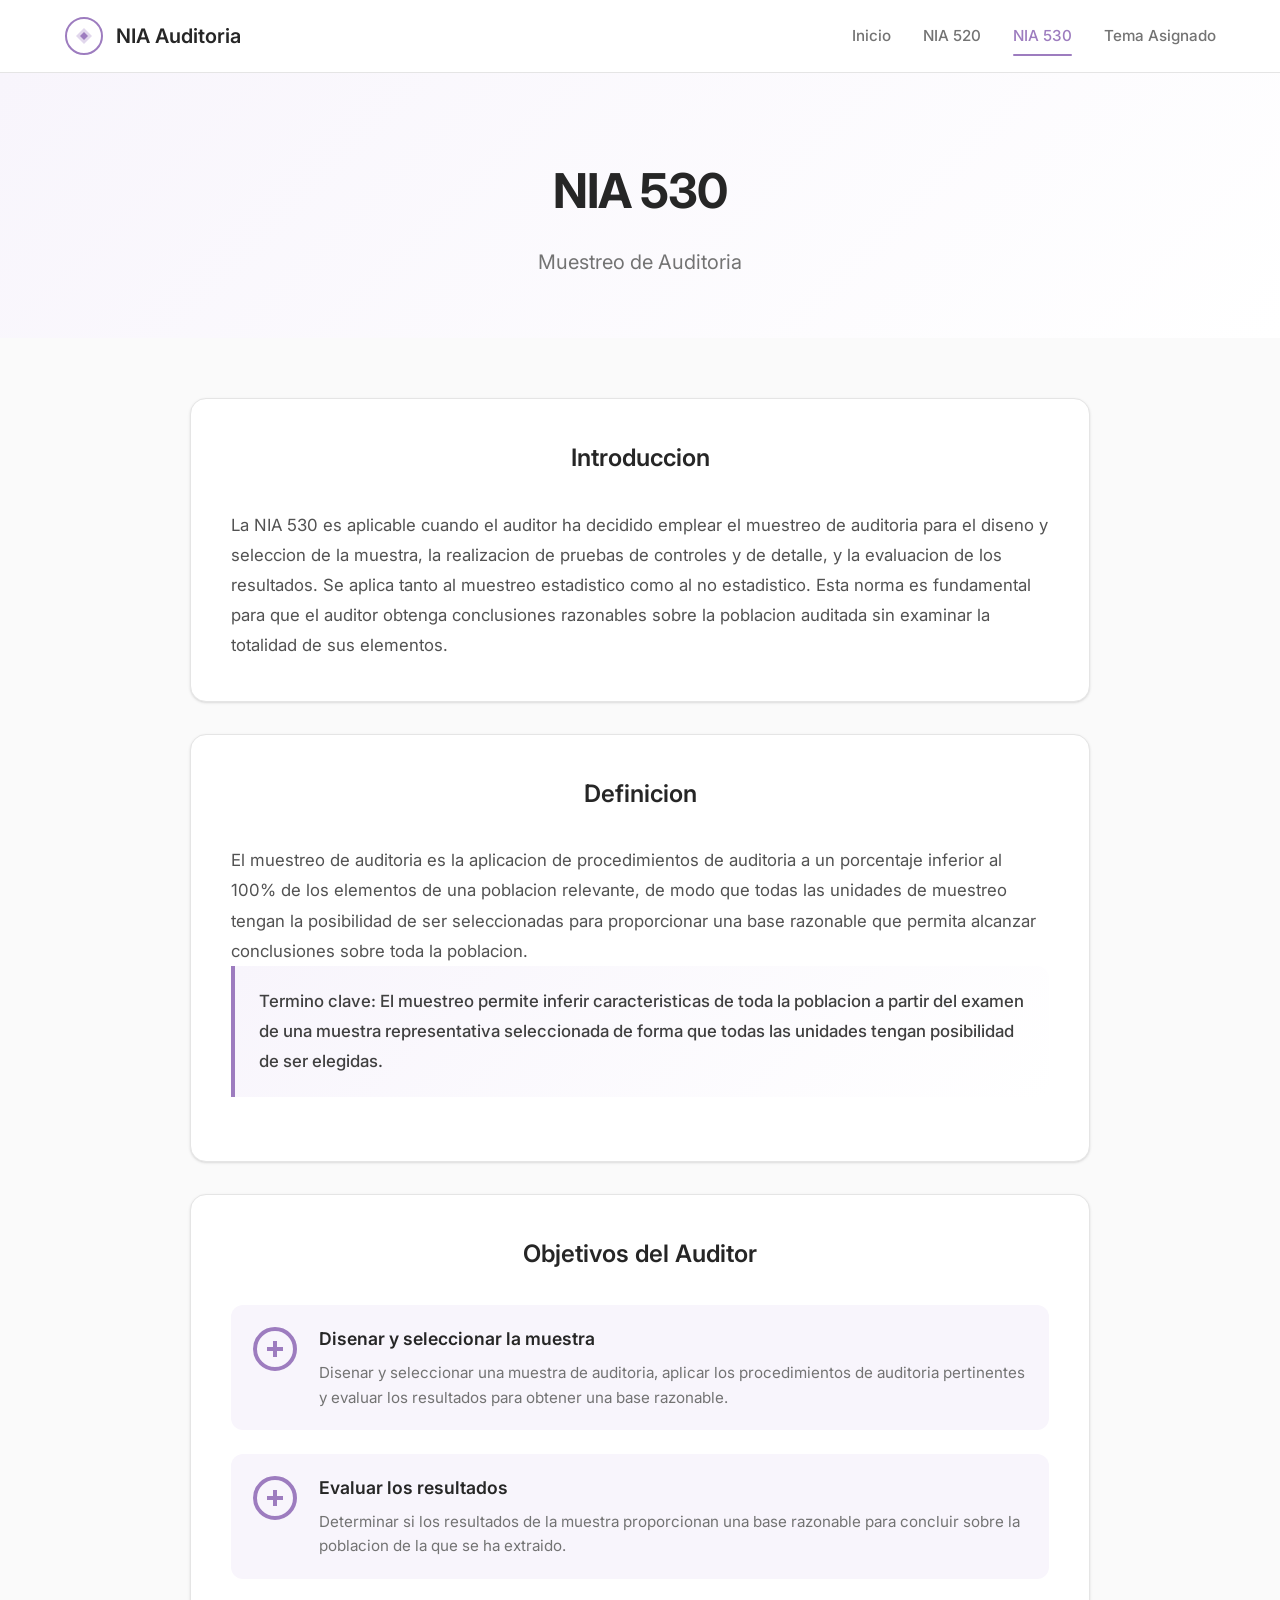
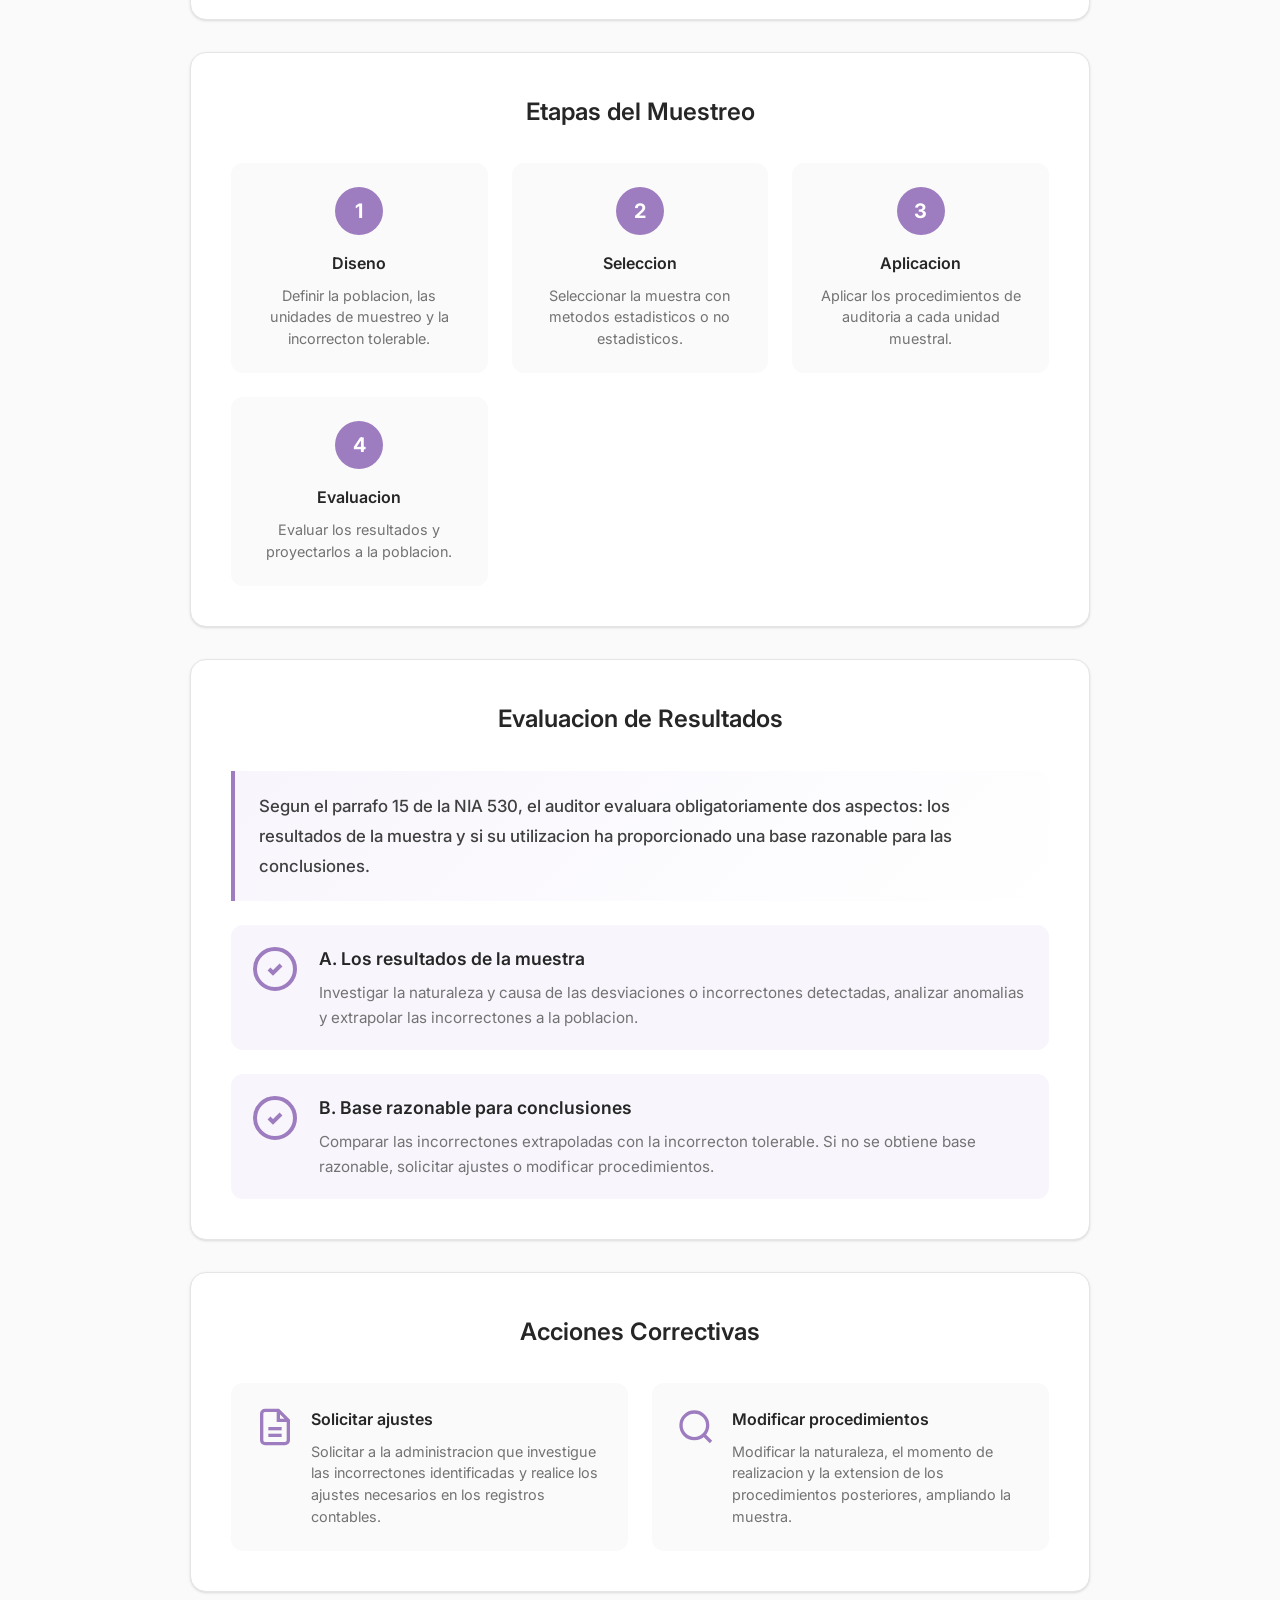
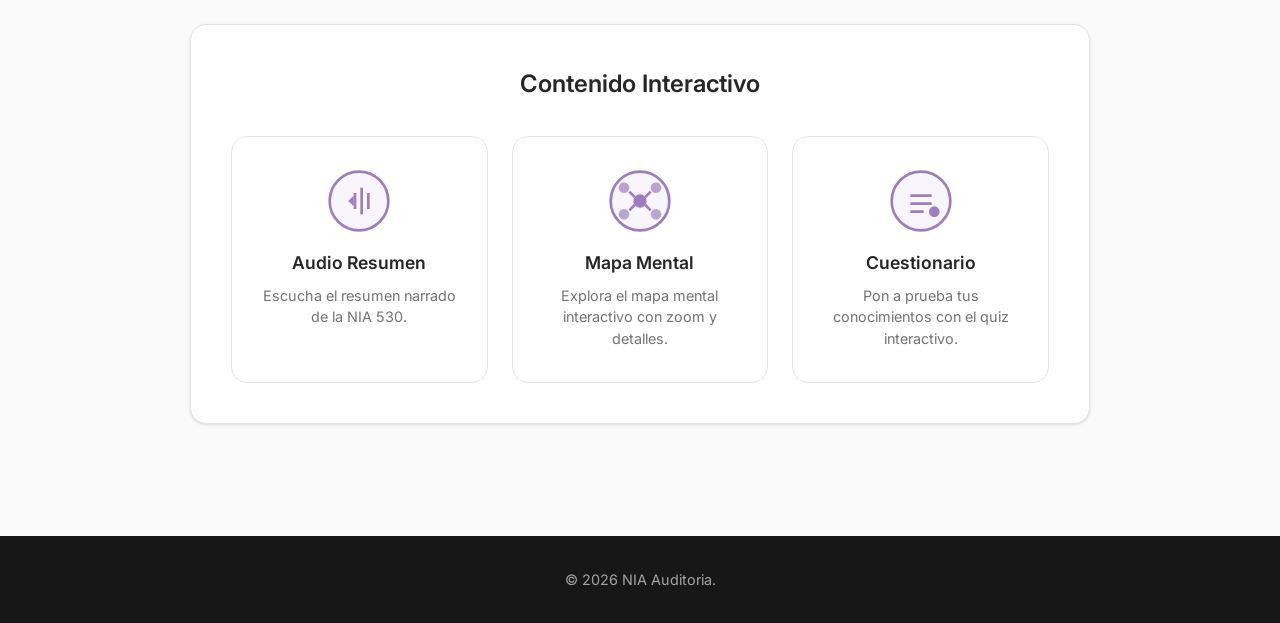
==== nia530.html @ 7f3aa3e2 "Add files via upload" ====
<!DOCTYPE html>
<html lang="es">
<head>
<meta charset="UTF-8">
<meta name="viewport" content="width=device-width, initial-scale=1.0">
<title>NIA 530 - Muestreo de Auditoria</title>
<link rel="stylesheet" href="style.css">
<link href="https://fonts.googleapis.com/css2?family=Inter:wght@300;400;500;600&display=swap" rel="stylesheet">
</head>
<body>
<header class="header">
<div class="container">
<div class="logo">
<svg viewBox="0 0 40 40" class="logo-icon">
<circle cx="20" cy="20" r="18" fill="none" stroke="#9d7cbf" stroke-width="2"/>
<path d="M12 20 L20 12 L28 20 L20 28 Z" fill="#9d7cbf" opacity="0.3"/>
<path d="M16 20 L20 16 L24 20 L20 24 Z" fill="#9d7cbf"/>
</svg>
<span>NIA Auditoria</span>
</div>
<nav class="nav">
<a href="index.html" class="nav-link">Inicio</a>
<a href="nia520.html" class="nav-link">NIA 520</a>
<a href="nia530.html" class="nav-link active">NIA 530</a>
<a href="tema.html" class="nav-link">Tema Asignado</a>
</nav>
</div>
</header>
<main class="main">
<section class="hero">
<div class="container">
<h1 class="hero-title">NIA 530</h1>
<p class="hero-subtitle">Muestreo de Auditoria</p>
</div>
</section>
<section class="content">
<div class="container">
<div class="nia-content">

<section class="section">
<h2 class="section-title">Introduccion</h2>
<p>La NIA 530 es aplicable cuando el auditor ha decidido emplear el muestreo de auditoria para el diseno y seleccion de la muestra, la realizacion de pruebas de controles y de detalle, y la evaluacion de los resultados. Se aplica tanto al muestreo estadistico como al no estadistico. Esta norma es fundamental para que el auditor obtenga conclusiones razonables sobre la poblacion auditada sin examinar la totalidad de sus elementos.</p>
</section>

<section class="section">
<h2 class="section-title">Definicion</h2>
<p>El muestreo de auditoria es la aplicacion de procedimientos de auditoria a un porcentaje inferior al 100% de los elementos de una poblacion relevante, de modo que todas las unidades de muestreo tengan la posibilidad de ser seleccionadas para proporcionar una base razonable que permita alcanzar conclusiones sobre toda la poblacion.</p>
<div class="highlight-box">
<p>Termino clave: El muestreo permite inferir caracteristicas de toda la poblacion a partir del examen de una muestra representativa seleccionada de forma que todas las unidades tengan posibilidad de ser elegidas.</p>
</div>
</section>

<section class="section">
<h2 class="section-title">Objetivos del Auditor</h2>
<div class="objectives">
<div class="objective">
<div class="objective-icon"><svg viewBox="0 0 24 24" fill="none" stroke="#9d7cbf" stroke-width="2"><circle cx="12" cy="12" r="10"/><path d="M12 8v8M8 12h8"/></svg></div>
<div class="objective-text">
<h3>Disenar y seleccionar la muestra</h3>
<p>Disenar y seleccionar una muestra de auditoria, aplicar los procedimientos de auditoria pertinentes y evaluar los resultados para obtener una base razonable.</p>
</div>
</div>
<div class="objective">
<div class="objective-icon"><svg viewBox="0 0 24 24" fill="none" stroke="#9d7cbf" stroke-width="2"><circle cx="12" cy="12" r="10"/><path d="M12 8v8M8 12h8"/></svg></div>
<div class="objective-text">
<h3>Evaluar los resultados</h3>
<p>Determinar si los resultados de la muestra proporcionan una base razonable para concluir sobre la poblacion de la que se ha extraido.</p>
</div>
</div>
</div>
</section>

<section class="section">
<h2 class="section-title">Etapas del Muestreo</h2>
<div class="process-flow">
<div class="process-step"><div class="step-number">1</div><div class="step-content"><h3>Diseno</h3><p>Definir la poblacion, las unidades de muestreo y la incorrecton tolerable.</p></div></div>
<div class="process-step"><div class="step-number">2</div><div class="step-content"><h3>Seleccion</h3><p>Seleccionar la muestra con metodos estadisticos o no estadisticos.</p></div></div>
<div class="process-step"><div class="step-number">3</div><div class="step-content"><h3>Aplicacion</h3><p>Aplicar los procedimientos de auditoria a cada unidad muestral.</p></div></div>
<div class="process-step"><div class="step-number">4</div><div class="step-content"><h3>Evaluacion</h3><p>Evaluar los resultados y proyectarlos a la poblacion.</p></div></div>
</div>
</section>

<section class="section">
<h2 class="section-title">Evaluacion de Resultados</h2>
<div class="highlight-box">
<p>Segun el parrafo 15 de la NIA 530, el auditor evaluara obligatoriamente dos aspectos: los resultados de la muestra y si su utilizacion ha proporcionado una base razonable para las conclusiones.</p>
</div>
<div class="objectives">
<div class="objective">
<div class="objective-icon"><svg viewBox="0 0 24 24" fill="none" stroke="#9d7cbf" stroke-width="2"><circle cx="12" cy="12" r="10"/><path d="M9 12l2 2 4-4"/></svg></div>
<div class="objective-text">
<h3>A. Los resultados de la muestra</h3>
<p>Investigar la naturaleza y causa de las desviaciones o incorrectones detectadas, analizar anomalias y extrapolar las incorrectones a la poblacion.</p>
</div>
</div>
<div class="objective">
<div class="objective-icon"><svg viewBox="0 0 24 24" fill="none" stroke="#9d7cbf" stroke-width="2"><circle cx="12" cy="12" r="10"/><path d="M9 12l2 2 4-4"/></svg></div>
<div class="objective-text">
<h3>B. Base razonable para conclusiones</h3>
<p>Comparar las incorrectones extrapoladas con la incorrecton tolerable. Si no se obtiene base razonable, solicitar ajustes o modificar procedimientos.</p>
</div>
</div>
</div>
</section>

<section class="section">
<h2 class="section-title">Acciones Correctivas</h2>
<div class="actions">
<div class="action-item">
<div class="action-icon"><svg viewBox="0 0 24 24" fill="none" stroke="#9d7cbf" stroke-width="2"><path d="M14 2H6a2 2 0 0 0-2 2v16a2 2 0 0 0 2 2h12a2 2 0 0 0 2-2V8z"/><polyline points="14 2 14 8 20 8"/><line x1="16" y1="13" x2="8" y2="13"/><line x1="16" y1="17" x2="8" y2="17"/></svg></div>
<div class="action-text"><h3>Solicitar ajustes</h3><p>Solicitar a la administracion que investigue las incorrectones identificadas y realice los ajustes necesarios en los registros contables.</p></div>
</div>
<div class="action-item">
<div class="action-icon"><svg viewBox="0 0 24 24" fill="none" stroke="#9d7cbf" stroke-width="2"><circle cx="11" cy="11" r="8"/><line x1="21" y1="21" x2="16.65" y2="16.65"/></svg></div>
<div class="action-text"><h3>Modificar procedimientos</h3><p>Modificar la naturaleza, el momento de realizacion y la extension de los procedimientos posteriores, ampliando la muestra.</p></div>
</div>
</div>
</section>

<section class="section">
<h2 class="section-title">Contenido Interactivo</h2>
<div class="action-grid">
<a href="nia530_audio.html" class="action-card">
<div class="action-card-icon"><svg viewBox="0 0 48 48" fill="none"><circle cx="24" cy="24" r="22" stroke="#9d7cbf" stroke-width="2" fill="#f8f5fc"/><path d="M16 24 L20 20 L20 28 Z" fill="#9d7cbf"/><rect x="20" y="18" width="2" height="12" fill="#9d7cbf"/><rect x="25" y="14" width="2" height="20" fill="#9d7cbf"/><rect x="30" y="18" width="2" height="12" fill="#9d7cbf"/></svg></div>
<h3>Audio Resumen</h3>
<p>Escucha el resumen narrado de la NIA 530.</p>
</a>
<a href="nia530_mapa.html" class="action-card">
<div class="action-card-icon"><svg viewBox="0 0 48 48" fill="none"><circle cx="24" cy="24" r="22" stroke="#9d7cbf" stroke-width="2" fill="#f8f5fc"/><circle cx="24" cy="24" r="5" fill="#9d7cbf"/><circle cx="12" cy="14" r="4" fill="#b8a5d3"/><circle cx="36" cy="14" r="4" fill="#b8a5d3"/><circle cx="12" cy="34" r="4" fill="#b8a5d3"/><circle cx="36" cy="34" r="4" fill="#b8a5d3"/><line x1="16" y1="17" x2="20" y2="21" stroke="#9d7cbf" stroke-width="2"/><line x1="32" y1="17" x2="28" y2="21" stroke="#9d7cbf" stroke-width="2"/><line x1="16" y1="31" x2="20" y2="27" stroke="#9d7cbf" stroke-width="2"/><line x1="32" y1="31" x2="28" y2="27" stroke="#9d7cbf" stroke-width="2"/></svg></div>
<h3>Mapa Mental</h3>
<p>Explora el mapa mental interactivo con zoom y detalles.</p>
</a>
<a href="nia530_quiz.html" class="action-card">
<div class="action-card-icon"><svg viewBox="0 0 48 48" fill="none"><circle cx="24" cy="24" r="22" stroke="#9d7cbf" stroke-width="2" fill="#f8f5fc"/><path d="M16 20h16M16 26h16M16 32h10" stroke="#9d7cbf" stroke-width="2"/><circle cx="34" cy="32" r="4" fill="#9d7cbf"/></svg></div>
<h3>Cuestionario</h3>
<p>Pon a prueba tus conocimientos con el quiz interactivo.</p>
</a>
</div>
</section>

</div>
</div>
</section>
</main>
<footer class="footer">
<div class="container">
<p>&copy; 2026 NIA Auditoria.</p>
</div>
</footer>
</body>
</html>
---- style.css ----
/* NIA Auditoría - Minimalist Lilac & Gray Theme */
:root {
    --primary: #9d7cbf;
    --primary-light: #b8a5d3;
    --primary-lighter: #d4c8e6;
    --primary-bg: #f8f5fc;
    --gray-50: #fafafa;
    --gray-100: #f5f5f5;
    --gray-200: #e5e5e5;
    --gray-300: #d4d4d4;
    --gray-400: #a3a3a3;
    --gray-500: #737373;
    --gray-600: #525252;
    --gray-700: #404040;
    --gray-800: #262626;
    --gray-900: #171717;
    --white: #ffffff;
    --shadow-sm: 0 1px 2px 0 rgb(0 0 0 / 0.05);
    --shadow: 0 1px 3px 0 rgb(0 0 0 / 0.1), 0 1px 2px -1px rgb(0 0 0 / 0.1);
    --shadow-md: 0 4px 6px -1px rgb(0 0 0 / 0.1), 0 2px 4px -2px rgb(0 0 0 / 0.1);
    --shadow-lg: 0 10px 15px -3px rgb(0 0 0 / 0.1), 0 4px 6px -4px rgb(0 0 0 / 0.1);
    --transition: all 0.3s ease;
}

* {
    margin: 0;
    padding: 0;
    box-sizing: border-box;
}

body {
    font-family: 'Inter', -apple-system, BlinkMacSystemFont, 'Segoe UI', Roboto, sans-serif;
    line-height: 1.6;
    color: var(--gray-700);
    background-color: var(--gray-50);
}

.container {
    max-width: 1200px;
    margin: 0 auto;
    padding: 0 24px;
}

/* Header */
.header {
    background: var(--white);
    border-bottom: 1px solid var(--gray-200);
    position: sticky;
    top: 0;
    z-index: 100;
    backdrop-filter: blur(10px);
    background: rgba(255, 255, 255, 0.95);
}

.header .container {
    display: flex;
    justify-content: space-between;
    align-items: center;
    padding-top: 16px;
    padding-bottom: 16px;
}

.logo {
    display: flex;
    align-items: center;
    gap: 12px;
    font-weight: 600;
    font-size: 1.25rem;
    color: var(--gray-800);
}

.logo-icon {
    width: 40px;
    height: 40px;
}

.nav {
    display: flex;
    gap: 32px;
}

.nav-link {
    text-decoration: none;
    color: var(--gray-500);
    font-weight: 500;
    font-size: 0.95rem;
    transition: var(--transition);
    position: relative;
    padding: 8px 0;
}

.nav-link:hover {
    color: var(--primary);
}

.nav-link.active {
    color: var(--primary);
}

.nav-link.active::after {
    content: '';
    position: absolute;
    bottom: 0;
    left: 0;
    right: 0;
    height: 2px;
    background: var(--primary);
    border-radius: 1px;
}

/* Hero Section */
.hero {
    padding: 80px 0 60px;
    text-align: center;
    background: linear-gradient(135deg, var(--primary-bg) 0%, var(--white) 100%);
}

.hero-title {
    font-size: 3rem;
    font-weight: 700;
    color: var(--gray-800);
    margin-bottom: 16px;
    letter-spacing: -0.02em;
}

.hero-subtitle {
    font-size: 1.25rem;
    color: var(--gray-500);
    font-weight: 400;
}

/* Cards Section */
.content {
    padding: 60px 0 80px;
}

.cards {
    display: grid;
    grid-template-columns: repeat(auto-fit, minmax(350px, 1fr));
    gap: 32px;
    margin-bottom: 60px;
}

.card {
    background: var(--white);
    border-radius: 16px;
    padding: 40px;
    box-shadow: var(--shadow);
    border: 1px solid var(--gray-200);
    transition: var(--transition);
}

.card:hover {
    transform: translateY(-4px);
    box-shadow: var(--shadow-lg);
    border-color: var(--primary-lighter);
}

.card-icon {
    width: 64px;
    height: 64px;
    margin-bottom: 24px;
}

.card-title {
    font-size: 1.75rem;
    font-weight: 700;
    color: var(--gray-800);
    margin-bottom: 8px;
}

.card-subtitle {
    font-size: 1.1rem;
    color: var(--primary);
    font-weight: 500;
    margin-bottom: 16px;
}

.card-description {
    color: var(--gray-500);
    font-size: 1rem;
    line-height: 1.7;
    margin-bottom: 24px;
}

.card-tags {
    display: flex;
    flex-wrap: wrap;
    gap: 8px;
    margin-bottom: 24px;
}

.tag {
    background: var(--primary-bg);
    color: var(--primary);
    padding: 6px 12px;
    border-radius: 20px;
    font-size: 0.85rem;
    font-weight: 500;
}

.card-link {
    display: inline-block;
    color: var(--primary);
    text-decoration: none;
    font-weight: 600;
    transition: var(--transition);
}

.card-link:hover {
    color: var(--primary-light);
    transform: translateX(4px);
}

/* Featured Section */
.featured {
    background: var(--white);
    border-radius: 16px;
    padding: 48px;
    box-shadow: var(--shadow);
    border: 1px solid var(--gray-200);
}

.section-title {
    font-size: 1.5rem;
    font-weight: 600;
    color: var(--gray-800);
    margin-bottom: 32px;
    text-align: center;
}

.featured-content {
    display: flex;
    align-items: center;
    gap: 40px;
    max-width: 800px;
    margin: 0 auto;
}

.featured-icon {
    flex-shrink: 0;
}

.featured-icon svg {
    width: 80px;
    height: 80px;
}

.featured-text h3 {
    font-size: 1.5rem;
    font-weight: 600;
    color: var(--gray-800);
    margin-bottom: 12px;
}

.featured-text p {
    color: var(--gray-500);
    font-size: 1.1rem;
    line-height: 1.7;
}

/* Footer */
.footer {
    background: var(--gray-900);
    color: var(--gray-400);
    padding: 32px 0;
    text-align: center;
}

.footer p {
    font-size: 0.9rem;
}

/* Responsive */
@media (max-width: 768px) {
    .header .container {
        flex-direction: column;
        gap: 16px;
    }

    .nav {
        gap: 24px;
    }

    .hero-title {
        font-size: 2rem;
    }

    .hero-subtitle {
        font-size: 1rem;
    }

    .cards {
        grid-template-columns: 1fr;
    }

    .card {
        padding: 32px;
    }

    .featured-content {
        flex-direction: column;
        text-align: center;
    }

    .featured {
        padding: 32px;
    }
}

/* Animations */
@keyframes fadeIn {
    from {
        opacity: 0;
        transform: translateY(20px);
    }
    to {
        opacity: 1;
        transform: translateY(0);
    }
}

.card, .featured {
    animation: fadeIn 0.6s ease-out forwards;
}

.card:nth-child(2) {
    animation-delay: 0.2s;
}

/* Scrollbar */
::-webkit-scrollbar {
    width: 8px;
}

::-webkit-scrollbar-track {
    background: var(--gray-100);
}

::-webkit-scrollbar-thumb {
    background: var(--gray-300);
    border-radius: 4px;
}

::-webkit-scrollbar-thumb:hover {
    background: var(--gray-400);
}

/* NIA Content Pages Styles */
.nia-content {
    max-width: 900px;
    margin: 0 auto;
}

.section {
    background: var(--white);
    border-radius: 16px;
    padding: 40px;
    margin-bottom: 32px;
    box-shadow: var(--shadow);
    border: 1px solid var(--gray-200);
}

.section p {
    color: var(--gray-600);
    font-size: 1.05rem;
    line-height: 1.8;
}

/* Objectives */
.objectives {
    display: flex;
    flex-direction: column;
    gap: 24px;
}

.objective {
    display: flex;
    align-items: flex-start;
    gap: 20px;
    padding: 20px;
    background: var(--primary-bg);
    border-radius: 12px;
    transition: var(--transition);
}

.objective:hover {
    transform: translateX(8px);
    box-shadow: var(--shadow-md);
}

.objective-icon {
    flex-shrink: 0;
    width: 48px;
    height: 48px;
}

.objective-icon svg {
    width: 100%;
    height: 100%;
}

.objective-text h3 {
    font-size: 1.1rem;
    font-weight: 600;
    color: var(--gray-800);
    margin-bottom: 8px;
}

.objective-text p {
    color: var(--gray-500);
    font-size: 0.95rem;
    line-height: 1.6;
}

/* Timeline */
.timeline {
    position: relative;
    padding-left: 40px;
}

.timeline::before {
    content: '';
    position: absolute;
    left: 15px;
    top: 0;
    bottom: 0;
    width: 2px;
    background: var(--primary-lighter);
}

.timeline-item {
    position: relative;
    margin-bottom: 32px;
    padding: 20px;
    background: var(--gray-50);
    border-radius: 12px;
    border-left: 3px solid var(--primary);
    transition: var(--transition);
}

.timeline-item:hover {
    background: var(--primary-bg);
    transform: translateX(8px);
}

.timeline-marker {
    position: absolute;
    left: -33px;
    top: 24px;
    width: 12px;
    height: 12px;
    background: var(--primary);
    border-radius: 50%;
    border: 3px solid var(--white);
}

.timeline-content h3 {
    font-size: 1.1rem;
    font-weight: 600;
    color: var(--gray-800);
    margin-bottom: 8px;
}

.timeline-content p {
    color: var(--gray-500);
    font-size: 0.95rem;
    line-height: 1.6;
}

/* Process Flow */
.process-flow {
    display: grid;
    grid-template-columns: repeat(auto-fit, minmax(200px, 1fr));
    gap: 24px;
}

.process-step {
    text-align: center;
    padding: 24px;
    background: var(--gray-50);
    border-radius: 12px;
    transition: var(--transition);
    position: relative;
}

.process-step:hover {
    background: var(--primary-bg);
    transform: translateY(-4px);
    box-shadow: var(--shadow-md);
}

.step-number {
    width: 48px;
    height: 48px;
    background: var(--primary);
    color: var(--white);
    border-radius: 50%;
    display: flex;
    align-items: center;
    justify-content: center;
    font-size: 1.25rem;
    font-weight: 700;
    margin: 0 auto 16px;
}

.step-content h3 {
    font-size: 1rem;
    font-weight: 600;
    color: var(--gray-800);
    margin-bottom: 8px;
}

.step-content p {
    color: var(--gray-500);
    font-size: 0.9rem;
    line-height: 1.5;
}

/* Highlight Box */
.highlight-box {
    background: linear-gradient(135deg, var(--primary-bg) 0%, var(--white) 100%);
    border-left: 4px solid var(--primary);
    padding: 20px 24px;
    border-radius: 0 12px 12px 0;
    margin-bottom: 24px;
}

.highlight-box p {
    color: var(--gray-700);
    font-weight: 500;
}

/* Actions */
.actions {
    display: grid;
    grid-template-columns: repeat(auto-fit, minmax(280px, 1fr));
    gap: 24px;
}

.action-item {
    display: flex;
    align-items: flex-start;
    gap: 16px;
    padding: 24px;
    background: var(--gray-50);
    border-radius: 12px;
    transition: var(--transition);
}

.action-item:hover {
    background: var(--primary-bg);
    transform: translateY(-4px);
    box-shadow: var(--shadow-md);
}

.action-icon {
    flex-shrink: 0;
    width: 40px;
    height: 40px;
}

.action-icon svg {
    width: 100%;
    height: 100%;
}

.action-text h3 {
    font-size: 1rem;
    font-weight: 600;
    color: var(--gray-800);
    margin-bottom: 8px;
}

.action-text p {
    color: var(--gray-500);
    font-size: 0.9rem;
    line-height: 1.5;
}

/* Mindmap */
.mindmap-container {
    background: var(--gray-50);
    border-radius: 12px;
    padding: 24px;
    overflow: hidden;
}

.mindmap-svg {
    width: 100%;
    height: auto;
    max-height: 400px;
}

/* Quiz */
.quiz-container {
    background: var(--gray-50);
    border-radius: 12px;
    padding: 32px;
}

.quiz-question {
    max-width: 600px;
    margin: 0 auto;
}

.question-text {
    font-size: 1.1rem;
    font-weight: 600;
    color: var(--gray-800);
    margin-bottom: 24px;
    line-height: 1.5;
}

.quiz-options {
    display: flex;
    flex-direction: column;
    gap: 12px;
    margin-bottom: 20px;
}

.quiz-option {
    padding: 16px 20px;
    background: var(--white);
    border: 2px solid var(--gray-200);
    border-radius: 12px;
    font-size: 1rem;
    color: var(--gray-700);
    cursor: pointer;
    transition: var(--transition);
    text-align: left;
}

.quiz-option:hover:not(:disabled) {
    border-color: var(--primary-light);
    background: var(--primary-bg);
}

.quiz-option.correct {
    border-color: #10b981;
    background: #ecfdf5;
    color: #065f46;
}

.quiz-option.incorrect {
    border-color: #ef4444;
    background: #fef2f2;
    color: #991b1b;
}

.quiz-option:disabled {
    cursor: not-allowed;
    opacity: 0.7;
}

.quiz-feedback {
    padding: 16px;
    border-radius: 8px;
    font-weight: 500;
    text-align: center;
}

.quiz-feedback.success {
    background: #ecfdf5;
    color: #065f46;
}

.quiz-feedback.error {
    background: #fef2f2;
    color: #991b1b;
}

/* Resources */
.resources {
    display: flex;
    flex-wrap: wrap;
    gap: 16px;
}

.resource-link {
    display: flex;
    align-items: center;
    gap: 10px;
    padding: 14px 20px;
    background: var(--white);
    border: 1px solid var(--gray-200);
    border-radius: 10px;
    color: var(--gray-700);
    text-decoration: none;
    font-weight: 500;
    transition: var(--transition);
}

.resource-link:hover {
    background: var(--primary-bg);
    border-color: var(--primary-light);
    color: var(--primary);
    transform: translateY(-2px);
    box-shadow: var(--shadow-md);
}

.resource-link svg {
    width: 20px;
    height: 20px;
    flex-shrink: 0;
}

/* Responsive for NIA pages */
@media (max-width: 768px) {
    .section {
        padding: 28px;
    }

    .objective {
        flex-direction: column;
        text-align: center;
    }

    .timeline {
        padding-left: 30px;
    }

    .process-flow {
        grid-template-columns: 1fr;
    }

    .actions {
        grid-template-columns: 1fr;
    }

    .resources {
        flex-direction: column;
    }

    .resource-link {
        justify-content: center;
    }
}

/* Mindmap Node Styles */
.mm-node { transition: all 0.3s ease; }
.mm-node:hover { filter: brightness(0.95); }
.mm-node.active { stroke-width: 3; filter: drop-shadow(0 4px 6px rgba(157,124,191,0.3)); }
.mm-node rect, .mm-node:hover rect { transition: all 0.3s ease; }

/* Action Grid for NIA subpages */
.action-grid {
    display: grid;
    grid-template-columns: repeat(auto-fit, minmax(220px, 1fr));
    gap: 24px;
}

.action-card {
    display: flex;
    flex-direction: column;
    align-items: center;
    text-align: center;
    padding: 32px 24px;
    background: var(--white);
    border: 1px solid var(--gray-200);
    border-radius: 16px;
    text-decoration: none;
    color: var(--gray-700);
    transition: var(--transition);
}

.action-card:hover {
    transform: translateY(-4px);
    box-shadow: var(--shadow-lg);
    border-color: var(--primary-light);
}

.action-card-icon {
    width: 64px;
    height: 64px;
    margin-bottom: 16px;
}

.action-card h3 {
    font-size: 1.1rem;
    font-weight: 600;
    color: var(--gray-800);
    margin-bottom: 8px;
}

.action-card p {
    color: var(--gray-500);
    font-size: 0.9rem;
    line-height: 1.5;
}

@media (max-width: 768px) {
    .action-grid {
        grid-template-columns: 1fr;
    }
}
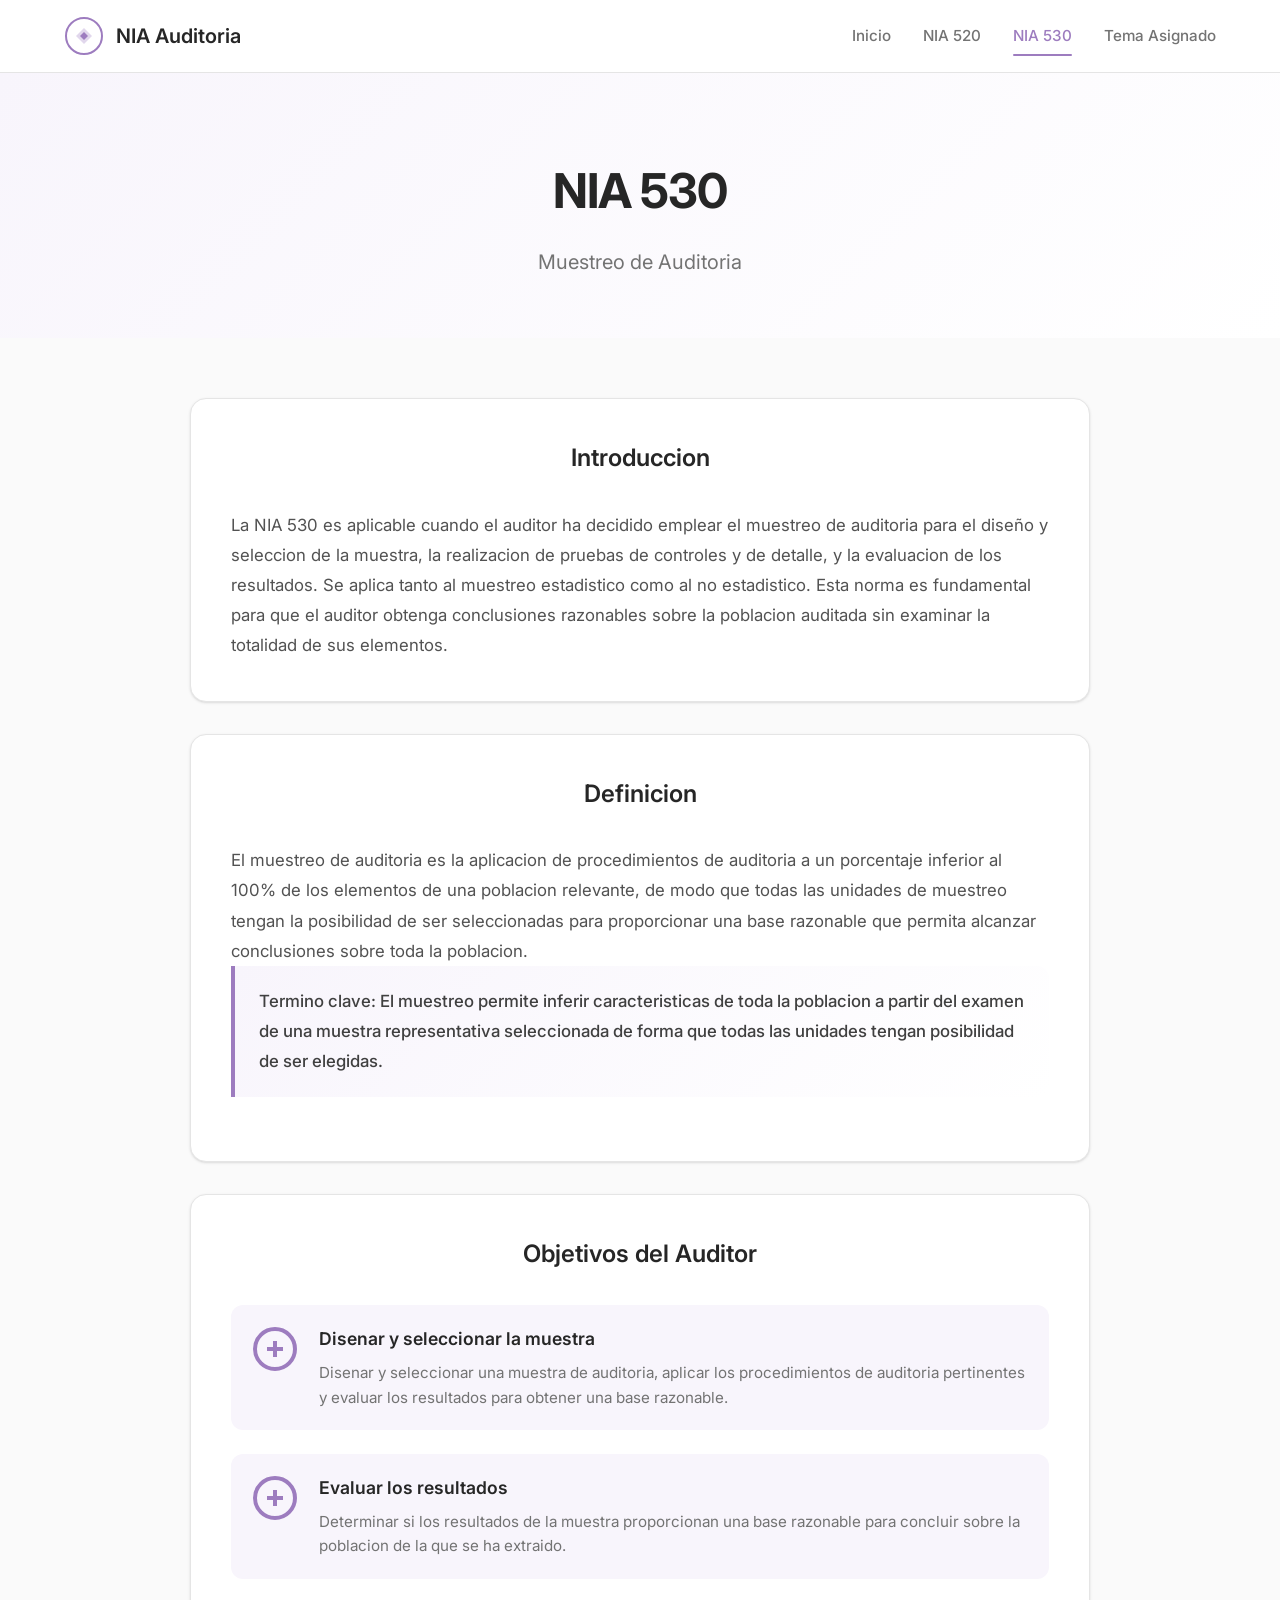
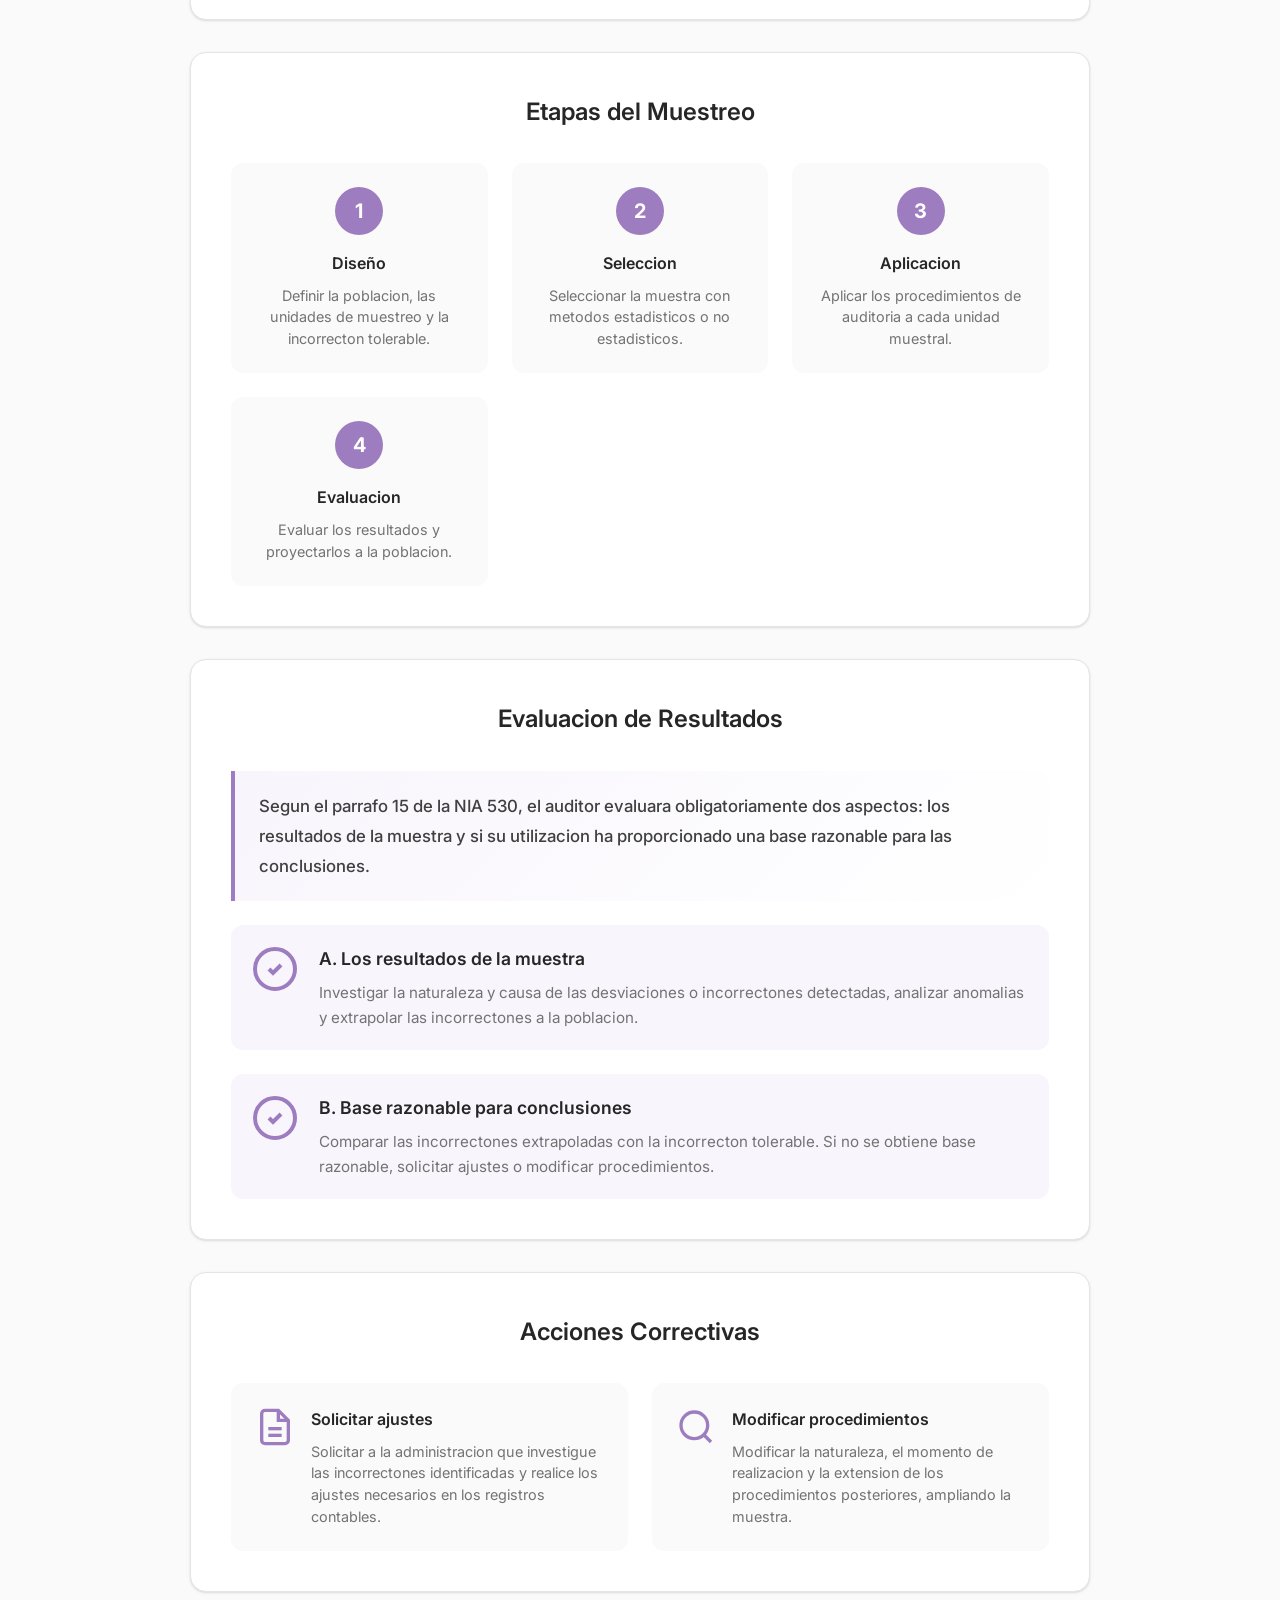
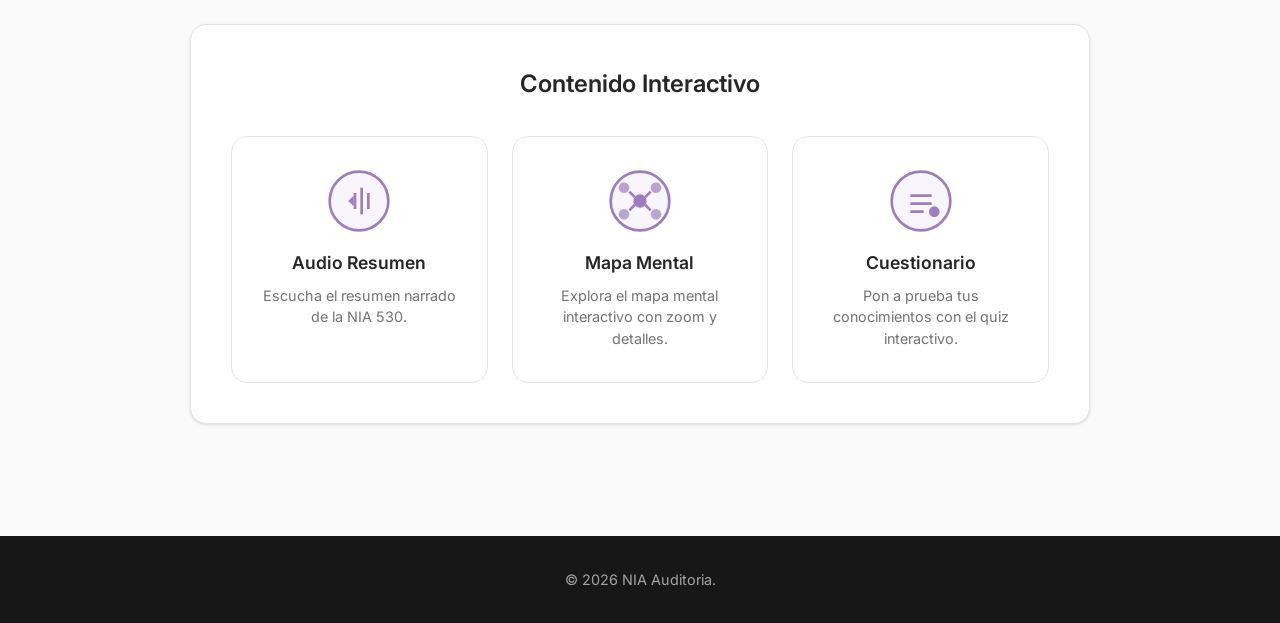
==== commit 27316f18: "Update nia530.html" ====
--- a/nia530.html
+++ b/nia530.html
@@ -39,7 +39,7 @@
 
 <section class="section">
 <h2 class="section-title">Introduccion</h2>
-<p>La NIA 530 es aplicable cuando el auditor ha decidido emplear el muestreo de auditoria para el diseno y seleccion de la muestra, la realizacion de pruebas de controles y de detalle, y la evaluacion de los resultados. Se aplica tanto al muestreo estadistico como al no estadistico. Esta norma es fundamental para que el auditor obtenga conclusiones razonables sobre la poblacion auditada sin examinar la totalidad de sus elementos.</p>
+<p>La NIA 530 es aplicable cuando el auditor ha decidido emplear el muestreo de auditoria para el diseño y seleccion de la muestra, la realizacion de pruebas de controles y de detalle, y la evaluacion de los resultados. Se aplica tanto al muestreo estadistico como al no estadistico. Esta norma es fundamental para que el auditor obtenga conclusiones razonables sobre la poblacion auditada sin examinar la totalidad de sus elementos.</p>
 </section>
 
 <section class="section">
@@ -73,7 +73,7 @@
 <section class="section">
 <h2 class="section-title">Etapas del Muestreo</h2>
 <div class="process-flow">
-<div class="process-step"><div class="step-number">1</div><div class="step-content"><h3>Diseno</h3><p>Definir la poblacion, las unidades de muestreo y la incorrecton tolerable.</p></div></div>
+<div class="process-step"><div class="step-number">1</div><div class="step-content"><h3>Diseño</h3><p>Definir la poblacion, las unidades de muestreo y la incorrecton tolerable.</p></div></div>
 <div class="process-step"><div class="step-number">2</div><div class="step-content"><h3>Seleccion</h3><p>Seleccionar la muestra con metodos estadisticos o no estadisticos.</p></div></div>
 <div class="process-step"><div class="step-number">3</div><div class="step-content"><h3>Aplicacion</h3><p>Aplicar los procedimientos de auditoria a cada unidad muestral.</p></div></div>
 <div class="process-step"><div class="step-number">4</div><div class="step-content"><h3>Evaluacion</h3><p>Evaluar los resultados y proyectarlos a la poblacion.</p></div></div>
@@ -148,4 +148,4 @@
 </div>
 </footer>
 </body>
-</html>+</html>
